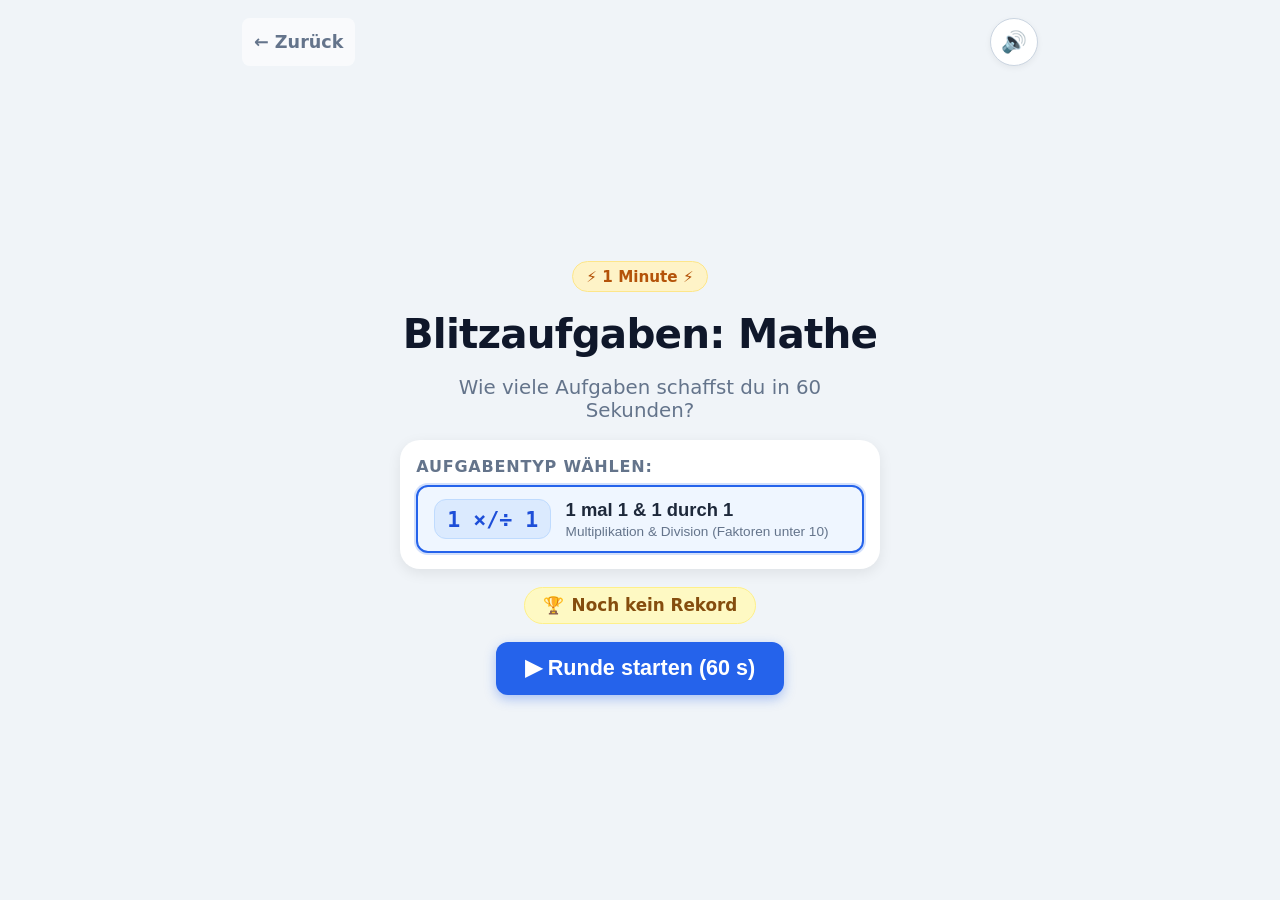
==== projekte/blitzaufgaben/mathe/index.html @ 6e756e4c "Lernspiel Blitzaufgaben (Mathe) mit 60-Sekunden-Timer und Kaching-Sound hinzugefuegt" ====
<!DOCTYPE html>
<html lang="de">
  <head>
    <meta charset="utf-8">
    <meta name="viewport" content="width=device-width, initial-scale=1, viewport-fit=cover">
    <title>Blitzaufgaben – Mathe</title>
    <link rel="stylesheet" href="style.css">
  </head>
  <body>
    <div class="app-container">
      
      <!-- START-BILDSCHIRM -->
      <section id="screen-start" class="screen">
        <header class="app-header">
          <a href="../" class="nav-back">&larr; Zurück</a>
          <button id="sound-toggle" class="btn-icon" type="button" aria-label="Ton an/aus">🔊</button>
        </header>

        <main class="start-content">
          <div class="hero-badge">⚡ 1 Minute ⚡</div>
          <h1 class="spiel-titel">Blitzaufgaben: Mathe</h1>
          <p class="spiel-untertitel">Wie viele Aufgaben schaffst du in 60 Sekunden?</p>

          <div class="auswahl-sektion">
            <h2 class="auswahl-ueberschrift">Aufgabentyp wählen:</h2>
            <div id="typen-container" class="typen-liste">
              <!-- Wird dynamisch aus game.js befüllt -->
            </div>
          </div>

          <div class="start-rekord-box">
            <span class="pokal-icon">🏆</span>
            <span id="start-highscore">Wird geladen...</span>
          </div>

          <button id="btn-start" class="btn-primaer" type="button">
            ▶ Runde starten (60 s)
          </button>
        </main>
      </section>

      <!-- SPIEL-BILDSCHIRM (60 SEKUNDEN) -->
      <section id="screen-game" class="screen" hidden>
        <header class="game-header">
          <div class="status-element punkte-box">
            <span class="status-label">Punkte</span>
            <span id="punkte-text" class="status-wert">0</span>
          </div>

          <div class="timer-container">
            <div class="timer-anzeige">
              <span class="uhr-icon">⏱️</span>
              <span id="timer-text" class="timer-sekunden">60 s</span>
            </div>
            <div class="timer-balken-huelle">
              <div id="timer-bar" class="timer-balken"></div>
            </div>
          </div>

          <button class="btn-icon header-sound" type="button" onclick="document.getElementById('sound-toggle').click()">🔊</button>
        </header>

        <main class="game-content">
          <div class="aufgabe-karte">
            <div id="feedback-effekt" class="feedback-ebene" aria-hidden="true"></div>
            <div class="rechen-zeile">
              <span id="aufgabe-term" class="aufgabe-term">6 · 7 =</span>
              <div id="antwort-display" class="antwort-display platzhalter">?</div>
            </div>
          </div>

          <!-- Touch-Ziffernblock & Tastatur-Alternative -->
          <div class="tasten-block">
            <div class="ziffern-grid">
              <button type="button" class="taste" data-key="1">1</button>
              <button type="button" class="taste" data-key="2">2</button>
              <button type="button" class="taste" data-key="3">3</button>

              <button type="button" class="taste" data-key="4">4</button>
              <button type="button" class="taste" data-key="5">5</button>
              <button type="button" class="taste" data-key="6">6</button>

              <button type="button" class="taste" data-key="7">7</button>
              <button type="button" class="taste" data-key="8">8</button>
              <button type="button" class="taste" data-key="9">9</button>

              <button type="button" class="taste taste-loeschen" data-key="backspace" aria-label="Letzte Ziffer löschen">⌫</button>
              <button type="button" class="taste" data-key="0">0</button>
              <button type="button" class="taste taste-ok" data-key="enter" aria-label="Antwort bestätigen">✓</button>
            </div>

            <div class="zusatz-leiste">
              <button type="button" class="btn-skip" data-key="skip">Aufgabe überspringen ⏭</button>
            </div>
          </div>
        </main>
      </section>

      <!-- ERGEBNIS-BILDSCHIRM -->
      <section id="screen-end" class="screen" hidden>
        <main class="end-content">
          <div class="pokal-gross">⏱️</div>
          <h2 class="end-titel">Die Minute ist um!</h2>

          <div class="ergebnis-karte">
            <div class="punkte-kreis">
              <span id="end-punkte" class="grosse-punktzahl">0</span>
              <span class="punkte-einheit">richtig</span>
            </div>
            <p id="end-versuche" class="end-statistik">0 Aufgaben versucht</p>
            <div id="end-highscore-badge" class="rekord-badge" hidden>🎉 Neuer Rekord! 🎉</div>
            <p id="end-highscore-text" class="end-hinweis"></p>
          </div>

          <div class="end-aktionen">
            <button id="btn-neustart" class="btn-primaer" type="button">
              🔄 Gleich nochmal!
            </button>
            <button id="btn-zurueck-menue" class="btn-sekundaer" type="button">
              ⚙️ Anderen Aufgabentyp wählen
            </button>
          </div>
        </main>
      </section>

    </div>

    <script src="audio.js"></script>
    <script src="game.js"></script>
  </body>
</html>
---- projekte/blitzaufgaben/mathe/style.css ----
/* Blitzaufgaben: Mathe – Stylesheet */
:root {
  --farbe-hintergrund: #f0f4f8;
  --farbe-karte: #ffffff;
  --farbe-primaer: #2563eb;
  --farbe-primaer-dunkel: #1d4ed8;
  --farbe-akzent: #f59e0b;
  --farbe-erfolg: #10b981;
  --farbe-fehler: #ef4444;
  --farbe-text: #1e293b;
  --farbe-text-hell: #64748b;
  --farbe-taste: #f8fafc;
  --farbe-taste-border: #cbd5e1;
  --farbe-taste-hover: #e2e8f0;
  --farbe-taste-active: #cbd5e1;
  
  --radius-gross: 1.25rem;
  --radius-mittel: 0.75rem;
  --radius-klein: 0.5rem;
  --schatten: 0 4px 14px rgba(0, 0, 0, 0.08);
  --schatten-stark: 0 8px 24px rgba(0, 0, 0, 0.12);
}

*, *::before, *::after {
  box-sizing: border-box;
  margin: 0;
  padding: 0;
}

body {
  font-family: system-ui, -apple-system, BlinkMacSystemFont, "Segoe UI", Roboto, sans-serif;
  background: var(--farbe-hintergrund);
  color: var(--farbe-text);
  height: 100dvh;
  min-height: 100dvh;
  overflow: hidden;
  display: flex;
  justify-content: center;
  align-items: center;
  padding-top: env(safe-area-inset-top);
  padding-bottom: env(safe-area-inset-bottom);
  padding-left: env(safe-area-inset-left);
  padding-right: env(safe-area-inset-right);
  user-select: none;
  -webkit-user-select: none;
}

.app-container {
  width: 100%;
  max-width: 44rem;
  height: 100dvh;
  display: flex;
  flex-direction: column;
  position: relative;
  overflow: hidden;
}

/* =========================================================================
   SCREENS
   ========================================================================= */
.screen {
  flex: 1;
  display: flex;
  flex-direction: column;
  height: 100%;
  padding: clamp(0.75rem, 2vh, 1.5rem);
  overflow: hidden;
}

.screen[hidden] {
  display: none !important;
}

/* =========================================================================
   KOPFZEILEN
   ========================================================================= */
.app-header, .game-header {
  display: flex;
  align-items: center;
  justify-content: space-between;
  gap: 0.75rem;
  padding-bottom: 0.5rem;
  flex-shrink: 0;
}

.nav-back {
  display: inline-flex;
  align-items: center;
  font-size: 1.1rem;
  font-weight: 600;
  color: var(--farbe-text-hell);
  text-decoration: none;
  padding: 0.5rem 0.75rem;
  border-radius: var(--radius-klein);
  background: rgba(255, 255, 255, 0.6);
  min-height: 48px;
}

.nav-back:hover {
  color: var(--farbe-primaer);
  background: #ffffff;
}

.btn-icon {
  background: #ffffff;
  border: 1px solid var(--farbe-taste-border);
  font-size: 1.3rem;
  border-radius: 50%;
  width: 48px;
  height: 48px;
  cursor: pointer;
  display: flex;
  align-items: center;
  justify-content: center;
  box-shadow: 0 2px 6px rgba(0,0,0,0.06);
  transition: transform 0.1s, background 0.15s;
}

.btn-icon:active {
  transform: scale(0.92);
}

/* =========================================================================
   START-BILDSCHIRM
   ========================================================================= */
.start-content {
  flex: 1;
  display: flex;
  flex-direction: column;
  align-items: center;
  justify-content: center;
  text-align: center;
  gap: clamp(0.75rem, 2vh, 1.5rem);
}

.hero-badge {
  display: inline-block;
  background: #fef3c7;
  color: #b45309;
  font-weight: 700;
  font-size: 0.95rem;
  padding: 0.35rem 0.85rem;
  border-radius: 999px;
  border: 1px solid #fde68a;
}

.spiel-titel {
  font-size: clamp(1.8rem, 4.5vh, 2.6rem);
  font-weight: 800;
  color: #0f172a;
  letter-spacing: -0.02em;
}

.spiel-untertitel {
  font-size: clamp(1rem, 2.2vh, 1.25rem);
  color: var(--farbe-text-hell);
  max-width: 28rem;
}

.auswahl-sektion {
  width: 100%;
  max-width: 30rem;
  background: var(--farbe-karte);
  padding: clamp(0.75rem, 1.8vh, 1.25rem);
  border-radius: var(--radius-gross);
  box-shadow: var(--schatten);
  display: flex;
  flex-direction: column;
  gap: 0.6rem;
}

.auswahl-ueberschrift {
  font-size: 1rem;
  font-weight: 700;
  color: var(--farbe-text-hell);
  text-transform: uppercase;
  letter-spacing: 0.05em;
  text-align: left;
}

.typen-liste {
  display: flex;
  flex-direction: column;
  gap: 0.5rem;
}

.typ-karte {
  display: grid;
  grid-template-columns: auto 1fr;
  grid-template-rows: auto auto;
  column-gap: 0.9rem;
  row-gap: 0.15rem;
  align-items: center;
  text-align: left;
  background: var(--farbe-taste);
  border: 2px solid var(--farbe-taste-border);
  border-radius: var(--radius-mittel);
  padding: 0.75rem 1rem;
  cursor: pointer;
  transition: all 0.15s ease;
  min-height: 56px;
}

.typ-karte:hover {
  background: #ffffff;
  border-color: var(--farbe-primaer);
}

.typ-karte.aktiv {
  background: #eff6ff;
  border-color: var(--farbe-primaer);
  box-shadow: 0 0 0 2px rgba(37, 99, 235, 0.2);
}

.typ-badge {
  grid-row: 1 / span 2;
  font-size: 1.35rem;
  font-weight: 800;
  background: #dbeafe;
  color: var(--farbe-primaer-dunkel);
  padding: 0.4rem 0.75rem;
  border-radius: var(--radius-mittel);
  border: 1px solid #bfdbfe;
  font-family: monospace;
}

.typ-titel {
  font-size: 1.15rem;
  font-weight: 700;
  color: var(--farbe-text);
}

.typ-beschreibung {
  font-size: 0.85rem;
  color: var(--farbe-text-hell);
}

.start-rekord-box {
  display: flex;
  align-items: center;
  gap: 0.5rem;
  font-size: 1.05rem;
  font-weight: 600;
  color: #854d0e;
  background: #fef9c3;
  padding: 0.45rem 1.1rem;
  border-radius: 999px;
  border: 1px solid #fef08a;
}

.btn-primaer {
  background: var(--farbe-primaer);
  color: #ffffff;
  font-size: clamp(1.15rem, 2.5vh, 1.35rem);
  font-weight: 700;
  border: none;
  border-radius: var(--radius-mittel);
  padding: 0.85rem 1.8rem;
  cursor: pointer;
  box-shadow: 0 4px 12px rgba(37, 99, 235, 0.35);
  transition: transform 0.1s, background 0.15s;
  min-height: 52px;
}

.btn-primaer:hover {
  background: var(--farbe-primaer-dunkel);
}

.btn-primaer:active {
  transform: scale(0.97);
}

/* =========================================================================
   SPIEL-BILDSCHIRM (60 SEKUNDEN SPRINT)
   ========================================================================= */
.game-header {
  display: grid;
  grid-template-columns: 80px 1fr 48px;
  align-items: center;
  gap: 0.75rem;
}

.punkte-box {
  background: #ffffff;
  border: 1px solid var(--farbe-taste-border);
  border-radius: var(--radius-mittel);
  padding: 0.25rem 0.5rem;
  text-align: center;
  box-shadow: var(--schatten);
}

.status-label {
  display: block;
  font-size: 0.7rem;
  text-transform: uppercase;
  color: var(--farbe-text-hell);
  font-weight: 700;
}

.status-wert {
  display: block;
  font-size: 1.35rem;
  font-weight: 800;
  color: var(--farbe-akzent);
}

.timer-container {
  display: flex;
  flex-direction: column;
  gap: 0.25rem;
}

.timer-anzeige {
  display: flex;
  align-items: center;
  justify-content: center;
  gap: 0.35rem;
}

.timer-sekunden {
  font-size: 1.4rem;
  font-weight: 800;
  color: var(--farbe-text);
  font-variant-numeric: tabular-nums;
}

.timer-sekunden.warnung {
  color: var(--farbe-fehler);
  animation: pulse-warn 0.6s infinite alternate;
}

.timer-balken-huelle {
  height: 8px;
  background: #e2e8f0;
  border-radius: 999px;
  overflow: hidden;
}

.timer-balken {
  height: 100%;
  width: 100%;
  background: var(--farbe-primaer);
  border-radius: 999px;
  transition: width 0.1s linear, background-color 0.3s;
}

.timer-balken.warnung {
  background: var(--farbe-fehler);
}

@keyframes pulse-warn {
  0% { transform: scale(1); }
  100% { transform: scale(1.1); }
}

.game-content {
  flex: 1;
  display: flex;
  flex-direction: column;
  justify-content: space-between;
  gap: clamp(0.5rem, 1.5vh, 1rem);
  overflow: hidden;
}

/* AUFGABEN-KARTE */
.aufgabe-karte {
  position: relative;
  background: var(--farbe-karte);
  border-radius: var(--radius-gross);
  box-shadow: var(--schatten);
  padding: clamp(0.75rem, 2.5vh, 1.5rem);
  display: flex;
  align-items: center;
  justify-content: center;
  min-height: clamp(5.5rem, 15vh, 9rem);
  flex-shrink: 0;
}

.feedback-ebene {
  position: absolute;
  inset: 0;
  pointer-events: none;
  display: flex;
  align-items: center;
  justify-content: center;
}

.kaching-partikel {
  position: absolute;
  font-size: 2.2rem;
  font-weight: 900;
  color: #15803d;
  background: #dcfce7;
  padding: 0.2rem 0.8rem;
  border-radius: 999px;
  border: 2px solid #86efac;
  box-shadow: 0 4px 12px rgba(22, 101, 52, 0.2);
  animation: float-kaching 0.7s ease-out forwards;
}

@keyframes float-kaching {
  0% {
    opacity: 0;
    transform: translateY(10px) scale(0.7);
  }
  30% {
    opacity: 1;
    transform: translateY(-10px) scale(1.15);
  }
  100% {
    opacity: 0;
    transform: translateY(-45px) scale(1.05);
  }
}

.rechen-zeile {
  display: flex;
  align-items: center;
  justify-content: center;
  gap: clamp(0.6rem, 2vw, 1.25rem);
  font-size: clamp(2.4rem, 6vh, 4rem);
  font-weight: 800;
  color: #0f172a;
}

.aufgabe-term {
  letter-spacing: 0.03em;
  font-variant-numeric: tabular-nums;
  transition: transform 0.15s;
}

.aufgabe-term.erfolg-puls {
  animation: pulse-erfolg 0.25s ease-out;
}

@keyframes pulse-erfolg {
  0% { transform: scale(1); }
  50% { transform: scale(1.12); color: var(--farbe-erfolg); }
  100% { transform: scale(1); }
}

.antwort-display {
  display: inline-flex;
  align-items: center;
  justify-content: center;
  min-width: clamp(3.5rem, 9vw, 5.5rem);
  height: clamp(3.2rem, 8vh, 5rem);
  padding: 0 0.5rem;
  background: #f1f5f9;
  border: 3px solid var(--farbe-primaer);
  border-radius: var(--radius-mittel);
  color: var(--farbe-primaer-dunkel);
  font-variant-numeric: tabular-nums;
  box-shadow: inset 0 2px 4px rgba(0,0,0,0.06);
}

.antwort-display.platzhalter {
  color: #94a3b8;
  font-weight: 400;
}

.antwort-display.fehler-shake {
  border-color: var(--farbe-fehler);
  background: #fef2f2;
  color: var(--farbe-fehler);
  animation: shake 0.25s ease-in-out;
}

@keyframes shake {
  0%, 100% { transform: translateX(0); }
  25% { transform: translateX(-8px); }
  75% { transform: translateX(8px); }
}

/* TASTEN-BLOCK & ZIFFERN */
.tasten-block {
  display: flex;
  flex-direction: column;
  gap: 0.4rem;
  width: 100%;
  max-width: 28rem;
  margin: 0 auto;
  flex-shrink: 1;
}

.ziffern-grid {
  display: grid;
  grid-template-columns: repeat(3, 1fr);
  gap: clamp(0.35rem, 1vh, 0.65rem);
}

.taste {
  background: var(--farbe-karte);
  border: 2px solid var(--farbe-taste-border);
  border-radius: var(--radius-mittel);
  color: var(--farbe-text);
  font-size: clamp(1.4rem, 3.5vh, 2rem);
  font-weight: 700;
  height: clamp(48px, 6.8vh, 68px);
  cursor: pointer;
  display: flex;
  align-items: center;
  justify-content: center;
  box-shadow: 0 2px 4px rgba(0,0,0,0.05);
  transition: transform 0.08s, background 0.12s, border-color 0.12s;
  touch-action: manipulation;
}

.taste:hover {
  background: var(--farbe-taste-hover);
  border-color: #94a3b8;
}

.taste:active {
  transform: scale(0.94);
  background: var(--farbe-taste-active);
}

.taste-loeschen {
  background: #f8fafc;
  color: #64748b;
  font-size: clamp(1.2rem, 3vh, 1.7rem);
}

.taste-ok {
  background: var(--farbe-erfolg);
  border-color: #059669;
  color: #ffffff;
  font-size: clamp(1.4rem, 3.5vh, 2rem);
  box-shadow: 0 3px 8px rgba(16, 185, 129, 0.35);
}

.taste-ok:hover {
  background: #059669;
}

.taste-ok:active {
  background: #047857;
}

.zusatz-leiste {
  display: flex;
  justify-content: center;
}

.btn-skip {
  background: transparent;
  border: none;
  color: var(--farbe-text-hell);
  font-size: 0.95rem;
  font-weight: 600;
  padding: 0.4rem 0.8rem;
  cursor: pointer;
  border-radius: var(--radius-klein);
  min-height: 44px;
}

.btn-skip:hover {
  color: var(--farbe-text);
  background: rgba(0, 0, 0, 0.04);
}

/* =========================================================================
   ERGEBNIS-BILDSCHIRM
   ========================================================================= */
.end-content {
  flex: 1;
  display: flex;
  flex-direction: column;
  align-items: center;
  justify-content: center;
  text-align: center;
  gap: clamp(0.75rem, 2vh, 1.5rem);
}

.pokal-gross {
  font-size: clamp(2.5rem, 6vh, 4rem);
}

.end-titel {
  font-size: clamp(1.8rem, 4vh, 2.4rem);
  font-weight: 800;
  color: #0f172a;
}

.ergebnis-karte {
  background: var(--farbe-karte);
  padding: clamp(1rem, 2.5vh, 1.75rem);
  border-radius: var(--radius-gross);
  box-shadow: var(--schatten-stark);
  width: 100%;
  max-width: 26rem;
  display: flex;
  flex-direction: column;
  align-items: center;
  gap: 0.6rem;
}

.punkte-kreis {
  display: flex;
  flex-direction: column;
  align-items: center;
  justify-content: center;
  background: #eff6ff;
  border: 3px solid #bfdbfe;
  width: clamp(6.5rem, 15vh, 9rem);
  height: clamp(6.5rem, 15vh, 9rem);
  border-radius: 50%;
  box-shadow: inset 0 2px 6px rgba(37, 99, 235, 0.1);
}

.grosse-punktzahl {
  font-size: clamp(2.8rem, 6.5vh, 4rem);
  font-weight: 900;
  color: var(--farbe-primaer);
  line-height: 1;
}

.punkte-einheit {
  font-size: 0.95rem;
  font-weight: 700;
  color: var(--farbe-text-hell);
  text-transform: uppercase;
  letter-spacing: 0.05em;
}

.end-statistik {
  font-size: 1.1rem;
  font-weight: 600;
  color: var(--farbe-text-hell);
}

.rekord-badge {
  background: #fef08a;
  color: #854d0e;
  font-weight: 800;
  font-size: 1.1rem;
  padding: 0.4rem 1rem;
  border-radius: 999px;
  border: 1px solid #facc15;
}

.end-hinweis {
  font-size: 0.95rem;
  color: var(--farbe-text-hell);
}

.end-aktionen {
  display: flex;
  flex-direction: column;
  gap: 0.6rem;
  width: 100%;
  max-width: 20rem;
}

.btn-sekundaer {
  background: #ffffff;
  color: var(--farbe-text);
  border: 2px solid var(--farbe-taste-border);
  font-size: 1.05rem;
  font-weight: 700;
  border-radius: var(--radius-mittel);
  padding: 0.75rem 1.25rem;
  cursor: pointer;
  box-shadow: 0 2px 4px rgba(0,0,0,0.04);
  transition: background 0.15s, border-color 0.15s;
  min-height: 50px;
}

.btn-sekundaer:hover {
  background: var(--farbe-taste-hover);
  border-color: #94a3b8;
}

/* =========================================================================
   RESPONSIVITÄT: QUERFORMAT & LAPTOP (16:10 / DESKTOP)
   ========================================================================= */
@media (min-width: 768px) and (orientation: landscape), (min-height: 700px) and (min-width: 800px) {
  .app-container {
    max-width: 52rem;
  }

  .game-content {
    flex-direction: row;
    align-items: center;
    justify-content: center;
    gap: 2rem;
  }

  .aufgabe-karte {
    flex: 1;
    min-height: 16rem;
    height: 100%;
    max-height: 22rem;
  }

  .tasten-block {
    width: 18rem;
    flex-shrink: 0;
  }
}
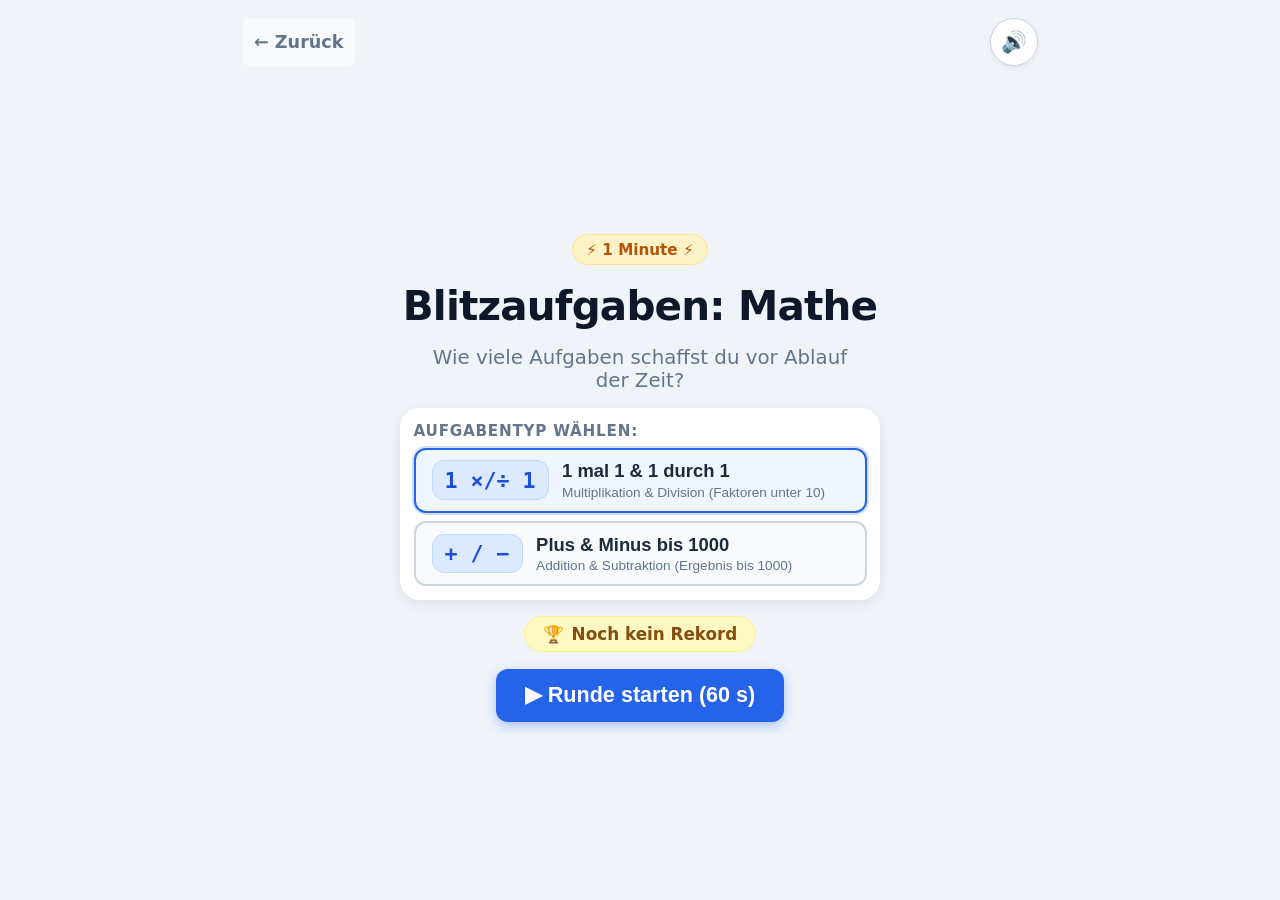
==== commit 8214d364: "Aufgabentyp Plus & Minus bis 1000 zu Blitzaufgaben Mathe hinzugefuegt" ====
--- a/projekte/blitzaufgaben/mathe/index.html
+++ b/projekte/blitzaufgaben/mathe/index.html
@@ -17,9 +17,9 @@
         </header>
 
         <main class="start-content">
-          <div class="hero-badge">⚡ 1 Minute ⚡</div>
+          <div id="hero-badge" class="hero-badge">⚡ 1 Minute ⚡</div>
           <h1 class="spiel-titel">Blitzaufgaben: Mathe</h1>
-          <p class="spiel-untertitel">Wie viele Aufgaben schaffst du in 60 Sekunden?</p>
+          <p id="spiel-untertitel" class="spiel-untertitel">Wie viele Aufgaben schaffst du vor Ablauf der Zeit?</p>
 
           <div class="auswahl-sektion">
             <h2 class="auswahl-ueberschrift">Aufgabentyp wählen:</h2>
@@ -64,8 +64,11 @@
           <div class="aufgabe-karte">
             <div id="feedback-effekt" class="feedback-ebene" aria-hidden="true"></div>
             <div class="rechen-zeile">
-              <span id="aufgabe-term" class="aufgabe-term">6 · 7 =</span>
-              <div id="antwort-display" class="antwort-display platzhalter">?</div>
+              <span id="aufgabe-term" class="aufgabe-term">6 · 7</span>
+              <div class="loesung-zeile">
+                <span class="ist-gleich">=</span>
+                <div id="antwort-display" class="antwort-display platzhalter">?</div>
+              </div>
             </div>
           </div>
 
@@ -88,10 +91,6 @@
               <button type="button" class="taste" data-key="0">0</button>
               <button type="button" class="taste taste-ok" data-key="enter" aria-label="Antwort bestätigen">✓</button>
             </div>
-
-            <div class="zusatz-leiste">
-              <button type="button" class="btn-skip" data-key="skip">Aufgabe überspringen ⏭</button>
-            </div>
           </div>
         </main>
       </section>
@@ -100,7 +99,7 @@
       <section id="screen-end" class="screen" hidden>
         <main class="end-content">
           <div class="pokal-gross">⏱️</div>
-          <h2 class="end-titel">Die Minute ist um!</h2>
+          <h2 class="end-titel">Die Zeit ist um!</h2>
 
           <div class="ergebnis-karte">
             <div class="punkte-kreis">
--- a/projekte/blitzaufgaben/mathe/style.css
+++ b/projekte/blitzaufgaben/mathe/style.css
@@ -130,7 +130,7 @@
   align-items: center;
   justify-content: center;
   text-align: center;
-  gap: clamp(0.75rem, 2vh, 1.5rem);
+  gap: clamp(0.5rem, 1.8vh, 1.25rem);
 }
 
 .hero-badge {
@@ -161,16 +161,16 @@
   width: 100%;
   max-width: 30rem;
   background: var(--farbe-karte);
-  padding: clamp(0.75rem, 1.8vh, 1.25rem);
+  padding: clamp(0.6rem, 1.5vh, 1.1rem);
   border-radius: var(--radius-gross);
   box-shadow: var(--schatten);
   display: flex;
   flex-direction: column;
-  gap: 0.6rem;
+  gap: 0.5rem;
 }
 
 .auswahl-ueberschrift {
-  font-size: 1rem;
+  font-size: 0.95rem;
   font-weight: 700;
   color: var(--farbe-text-hell);
   text-transform: uppercase;
@@ -188,17 +188,17 @@
   display: grid;
   grid-template-columns: auto 1fr;
   grid-template-rows: auto auto;
-  column-gap: 0.9rem;
+  column-gap: 0.85rem;
   row-gap: 0.15rem;
   align-items: center;
   text-align: left;
   background: var(--farbe-taste);
   border: 2px solid var(--farbe-taste-border);
   border-radius: var(--radius-mittel);
-  padding: 0.75rem 1rem;
+  padding: clamp(0.5rem, 1.2vh, 0.75rem) clamp(0.75rem, 1.8vw, 1rem);
   cursor: pointer;
   transition: all 0.15s ease;
-  min-height: 56px;
+  min-height: 52px;
 }
 
 .typ-karte:hover {
@@ -415,18 +415,23 @@
 
 .rechen-zeile {
   display: flex;
-  align-items: center;
-  justify-content: center;
-  gap: clamp(0.6rem, 2vw, 1.25rem);
-  font-size: clamp(2.4rem, 6vh, 4rem);
+  flex-direction: column;
+  align-items: center;
+  justify-content: center;
+  gap: clamp(0.25rem, 1vh, 0.65rem);
+  width: 100%;
+}
+
+.aufgabe-term {
+  font-size: clamp(2rem, 5.5vh, 3.4rem);
   font-weight: 800;
   color: #0f172a;
-}
-
-.aufgabe-term {
   letter-spacing: 0.03em;
   font-variant-numeric: tabular-nums;
   transition: transform 0.15s;
+  white-space: nowrap;
+  line-height: 1.1;
+  text-align: center;
 }
 
 .aufgabe-term.erfolg-puls {
@@ -439,19 +444,37 @@
   100% { transform: scale(1); }
 }
 
+.loesung-zeile {
+  display: flex;
+  align-items: center;
+  justify-content: center;
+  gap: clamp(0.5rem, 1.5vw, 0.85rem);
+}
+
+.ist-gleich {
+  font-size: clamp(2rem, 5.5vh, 3.4rem);
+  font-weight: 800;
+  color: #0f172a;
+  line-height: 1;
+}
+
 .antwort-display {
   display: inline-flex;
   align-items: center;
   justify-content: center;
-  min-width: clamp(3.5rem, 9vw, 5.5rem);
-  height: clamp(3.2rem, 8vh, 5rem);
-  padding: 0 0.5rem;
+  min-width: clamp(4.2rem, 11vw, 6.8rem);
+  height: clamp(3rem, 6.8vh, 4.4rem);
+  padding: 0 clamp(0.4rem, 1.2vw, 0.85rem);
   background: #f1f5f9;
   border: 3px solid var(--farbe-primaer);
   border-radius: var(--radius-mittel);
   color: var(--farbe-primaer-dunkel);
+  font-size: clamp(1.8rem, 4.8vh, 2.8rem);
+  font-weight: 800;
   font-variant-numeric: tabular-nums;
   box-shadow: inset 0 2px 4px rgba(0,0,0,0.06);
+  flex-shrink: 0;
+  white-space: nowrap;
 }
 
 .antwort-display.platzhalter {
@@ -476,17 +499,17 @@
 .tasten-block {
   display: flex;
   flex-direction: column;
-  gap: 0.4rem;
+  gap: clamp(0.25rem, 0.8vh, 0.45rem);
   width: 100%;
   max-width: 28rem;
   margin: 0 auto;
-  flex-shrink: 1;
+  flex-shrink: 0;
 }
 
 .ziffern-grid {
   display: grid;
   grid-template-columns: repeat(3, 1fr);
-  gap: clamp(0.35rem, 1vh, 0.65rem);
+  gap: clamp(0.3rem, 0.9vh, 0.55rem);
 }
 
 .taste {
@@ -494,9 +517,9 @@
   border: 2px solid var(--farbe-taste-border);
   border-radius: var(--radius-mittel);
   color: var(--farbe-text);
-  font-size: clamp(1.4rem, 3.5vh, 2rem);
+  font-size: clamp(1.3rem, 3vh, 1.85rem);
   font-weight: 700;
-  height: clamp(48px, 6.8vh, 68px);
+  height: clamp(44px, 5.8vh, 58px);
   cursor: pointer;
   display: flex;
   align-items: center;
@@ -536,28 +559,6 @@
 
 .taste-ok:active {
   background: #047857;
-}
-
-.zusatz-leiste {
-  display: flex;
-  justify-content: center;
-}
-
-.btn-skip {
-  background: transparent;
-  border: none;
-  color: var(--farbe-text-hell);
-  font-size: 0.95rem;
-  font-weight: 600;
-  padding: 0.4rem 0.8rem;
-  cursor: pointer;
-  border-radius: var(--radius-klein);
-  min-height: 44px;
-}
-
-.btn-skip:hover {
-  color: var(--farbe-text);
-  background: rgba(0, 0, 0, 0.04);
 }
 
 /* =========================================================================
@@ -675,7 +676,7 @@
 /* =========================================================================
    RESPONSIVITÄT: QUERFORMAT & LAPTOP (16:10 / DESKTOP)
    ========================================================================= */
-@media (min-width: 768px) and (orientation: landscape), (min-height: 700px) and (min-width: 800px) {
+@media (min-width: 768px) and (orientation: landscape), (min-height: 560px) and (min-width: 700px) {
   .app-container {
     max-width: 52rem;
   }
